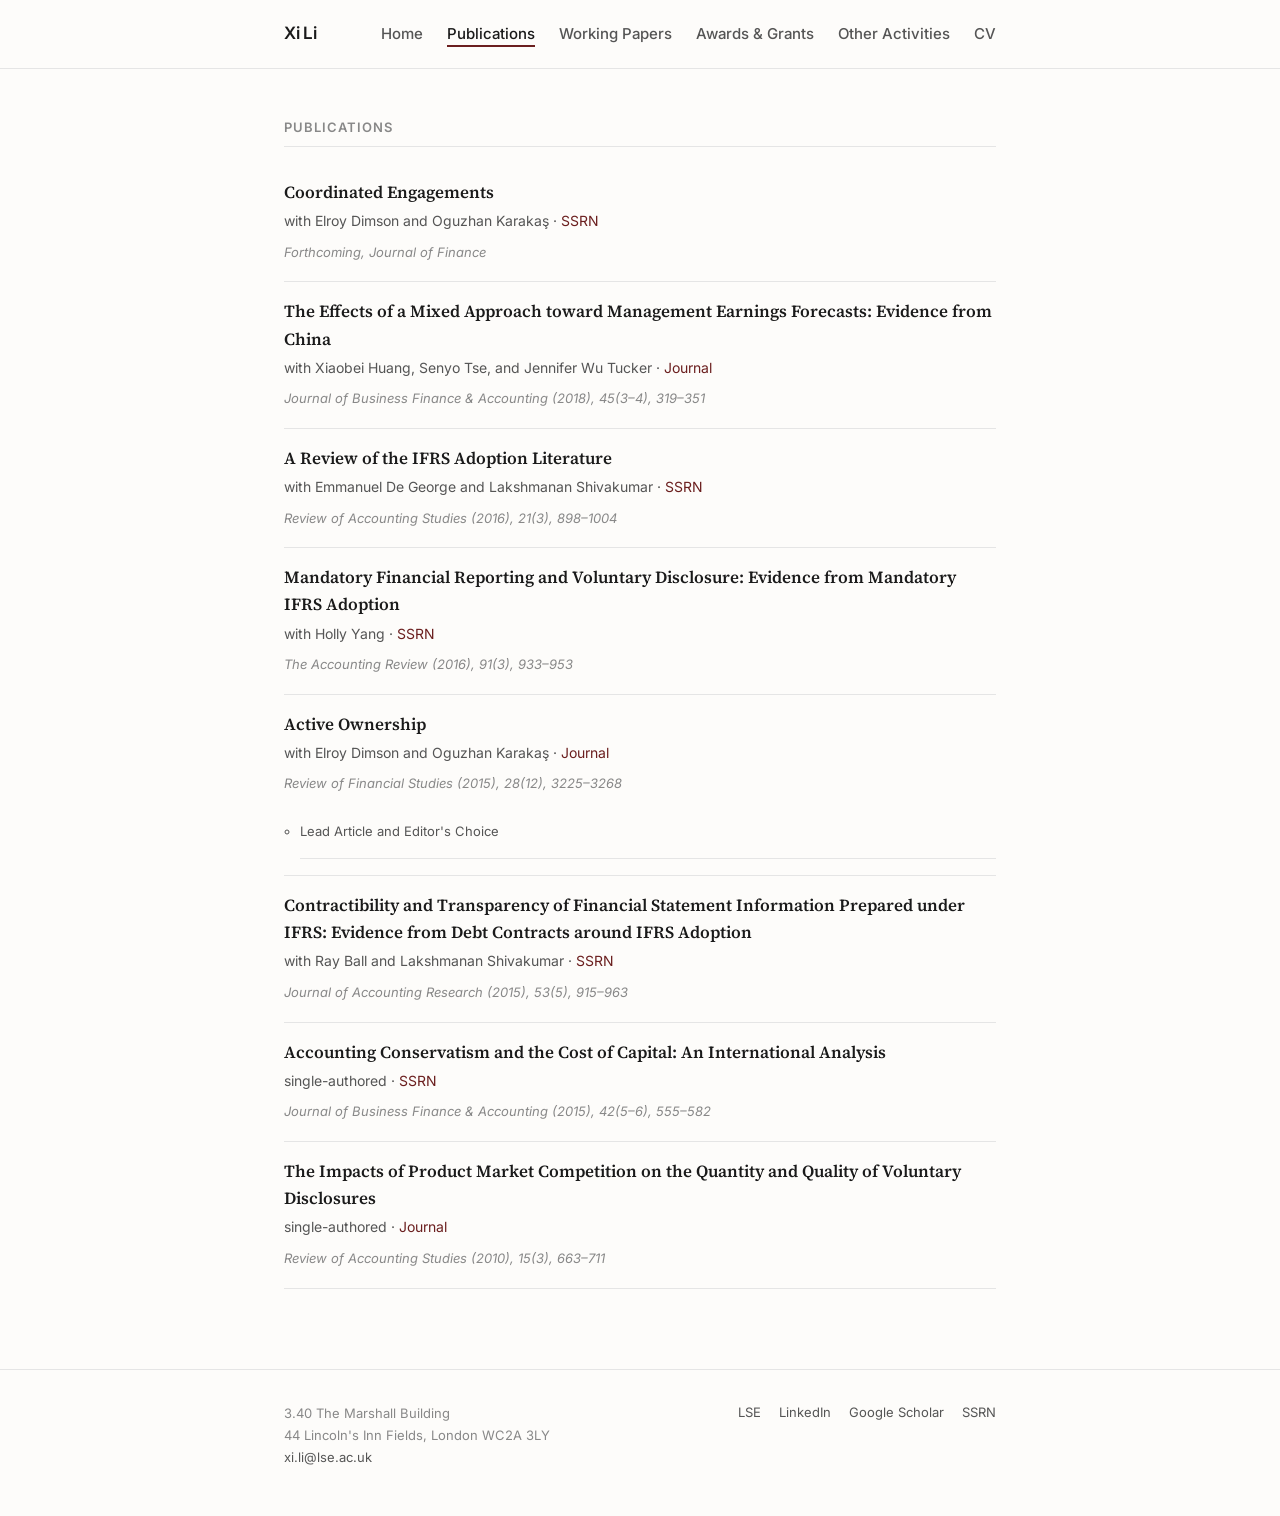
==== publications.html @ 0effff0c "Initial site" ====
<!doctype html>
<html lang="en">
<head>
<meta charset="utf-8">
<meta name="viewport" content="width=device-width, initial-scale=1">
<title>Publications — Xi Li</title>
<meta name="description" content="Peer-reviewed publications by Xi Li, Associate Professor of Accounting at LSE.">
<link rel="preconnect" href="https://fonts.googleapis.com">
<link rel="preconnect" href="https://fonts.gstatic.com" crossorigin>
<link href="https://fonts.googleapis.com/css2?family=Inter:wght@400;500;600&family=Source+Serif+4:opsz,wght@8..60,400;8..60,600;8..60,700&display=swap" rel="stylesheet">
<link rel="stylesheet" href="css/style.css">
</head>
<body>

<header class="site">
  <div class="wrap">
    <a href="index.html" class="brand">Xi Li</a>
    <nav class="primary">
      <a href="index.html">Home</a>
      <a href="publications.html" class="active">Publications</a>
      <a href="working-papers.html">Working Papers</a>
      <a href="awards.html">Awards &amp; Grants</a>
      <a href="other-activities.html">Other Activities</a>
      <a href="https://www.dropbox.com/scl/fi/eag09mhyev8l4w1ts8stu/CV-Xi-Li.pdf?rlkey=f359xc6a29ypjdeu09ueyacdv&amp;raw=1" target="_blank" rel="noopener">CV</a>
    </nav>
  </div>
</header>

<main class="wrap">

  <section class="block">
    <h2 class="section">Publications</h2>
    <ul class="pub-list">

      <li>
        <span class="pub-title">Coordinated Engagements</span>
        <span class="pub-authors">with Elroy Dimson and Oguzhan Karakaş · <a href="https://papers.ssrn.com/sol3/papers.cfm?abstract_id=3209072" target="_blank" rel="noopener">SSRN</a></span>
        <span class="pub-venue">Forthcoming, Journal of Finance</span>
      </li>

      <li>
        <span class="pub-title">The Effects of a Mixed Approach toward Management Earnings Forecasts: Evidence from China</span>
        <span class="pub-authors">with Xiaobei Huang, Senyo Tse, and Jennifer Wu Tucker · <a href="https://doi.org/10.1111/jbfa.12306" target="_blank" rel="noopener">Journal</a></span>
        <span class="pub-venue">Journal of Business Finance &amp; Accounting (2018), 45(3–4), 319–351</span>
      </li>

      <li>
        <span class="pub-title">A Review of the IFRS Adoption Literature</span>
        <span class="pub-authors">with Emmanuel De George and Lakshmanan Shivakumar · <a href="https://papers.ssrn.com/sol3/papers.cfm?abstract_id=2664475" target="_blank" rel="noopener">SSRN</a></span>
        <span class="pub-venue">Review of Accounting Studies (2016), 21(3), 898–1004</span>
      </li>

      <li>
        <span class="pub-title">Mandatory Financial Reporting and Voluntary Disclosure: Evidence from Mandatory IFRS Adoption</span>
        <span class="pub-authors">with Holly Yang · <a href="https://papers.ssrn.com/sol3/papers.cfm?abstract_id=2172014" target="_blank" rel="noopener">SSRN</a></span>
        <span class="pub-venue">The Accounting Review (2016), 91(3), 933–953</span>
      </li>

      <li>
        <span class="pub-title">Active Ownership</span>
        <span class="pub-authors">with Elroy Dimson and Oguzhan Karakaş · <a href="https://academic.oup.com/rfs/article/28/12/3225/1581590" target="_blank" rel="noopener">Journal</a></span>
        <span class="pub-venue">Review of Financial Studies (2015), 28(12), 3225–3268</span>
        <ul class="pub-honors">
          <li>Lead Article and Editor's Choice</li>
        </ul>
      </li>

      <li>
        <span class="pub-title">Contractibility and Transparency of Financial Statement Information Prepared under IFRS: Evidence from Debt Contracts around IFRS Adoption</span>
        <span class="pub-authors">with Ray Ball and Lakshmanan Shivakumar · <a href="https://papers.ssrn.com/sol3/papers.cfm?abstract_id=2278946" target="_blank" rel="noopener">SSRN</a></span>
        <span class="pub-venue">Journal of Accounting Research (2015), 53(5), 915–963</span>
      </li>

      <li>
        <span class="pub-title">Accounting Conservatism and the Cost of Capital: An International Analysis</span>
        <span class="pub-authors">single-authored · <a href="https://papers.ssrn.com/sol3/papers.cfm?abstract_id=1261971" target="_blank" rel="noopener">SSRN</a></span>
        <span class="pub-venue">Journal of Business Finance &amp; Accounting (2015), 42(5–6), 555–582</span>
      </li>

      <li>
        <span class="pub-title">The Impacts of Product Market Competition on the Quantity and Quality of Voluntary Disclosures</span>
        <span class="pub-authors">single-authored · <a href="https://doi.org/10.1007/s11142-010-9129-0" target="_blank" rel="noopener">Journal</a></span>
        <span class="pub-venue">Review of Accounting Studies (2010), 15(3), 663–711</span>
      </li>

    </ul>
  </section>

</main>

<footer class="site">
  <div class="wrap">
    <div class="contact">
      3.40 The Marshall Building<br>
      44 Lincoln's Inn Fields, London WC2A 3LY<br>
      <a href="mailto:xi.li@lse.ac.uk">xi.li@lse.ac.uk</a>
    </div>
    <div class="links">
      <a href="http://www.lse.ac.uk/accounting/people/xi-li" target="_blank" rel="noopener">LSE</a>
      <a href="https://www.linkedin.com/in/xi-li/" target="_blank" rel="noopener">LinkedIn</a>
      <a href="https://scholar.google.co.uk/citations?hl=en&amp;user=zsWf_08AAAAJ" target="_blank" rel="noopener">Google Scholar</a>
      <a href="http://papers.ssrn.com/sol3/cf_dev/AbsByAuth.cfm?per_id=740026" target="_blank" rel="noopener">SSRN</a>
    </div>
  </div>
</footer>

</body>
</html>
---- css/style.css ----
:root {
  --text: #1a1a1a;
  --text-muted: #555;
  --text-faint: #888;
  --rule: #e5e5e5;
  --accent: #6b1f1f;
  --bg: #fdfcfa;
  --bg-soft: #f5f2ec;
  --max-w: 760px;
  --serif: 'Source Serif 4', 'Source Serif Pro', Georgia, 'Times New Roman', serif;
  --sans: 'Inter', -apple-system, BlinkMacSystemFont, 'Segoe UI', system-ui, sans-serif;
}

* { box-sizing: border-box; }

html, body {
  margin: 0;
  padding: 0;
}

body {
  font-family: var(--serif);
  font-size: 18px;
  line-height: 1.6;
  color: var(--text);
  background: var(--bg);
  -webkit-font-smoothing: antialiased;
  -moz-osx-font-smoothing: grayscale;
}

.wrap {
  max-width: var(--max-w);
  margin: 0 auto;
  padding: 0 24px;
}

/* ---- Header / nav ---- */
header.site {
  border-bottom: 1px solid var(--rule);
  padding: 20px 0;
  margin-bottom: 48px;
}

header.site .wrap {
  display: flex;
  justify-content: space-between;
  align-items: baseline;
  flex-wrap: wrap;
  gap: 12px 24px;
}

.brand {
  font-family: var(--sans);
  font-weight: 600;
  font-size: 17px;
  letter-spacing: -0.01em;
  color: var(--text);
  text-decoration: none;
}

.brand:hover { color: var(--accent); }

nav.primary {
  font-family: var(--sans);
  font-size: 15px;
}

nav.primary a {
  color: var(--text-muted);
  text-decoration: none;
  margin-left: 20px;
  font-weight: 500;
}

nav.primary a:first-child { margin-left: 0; }
nav.primary a:hover { color: var(--accent); }
nav.primary a.active { color: var(--text); border-bottom: 2px solid var(--accent); padding-bottom: 2px; }

@media (max-width: 640px) {
  header.site { padding: 16px 0; margin-bottom: 32px; }
  header.site .wrap { flex-direction: column; align-items: flex-start; gap: 8px; }
  nav.primary { width: 100%; overflow-x: auto; white-space: nowrap; padding-bottom: 4px; }
  nav.primary a { margin-left: 0; margin-right: 18px; }
}

/* ---- Hero (home) ---- */
.hero {
  display: grid;
  grid-template-columns: 180px 1fr;
  gap: 32px;
  align-items: start;
  margin-bottom: 48px;
}

.hero img.headshot {
  width: 180px;
  height: auto;
  display: block;
}

.hero h1 {
  font-family: var(--sans);
  font-size: 32px;
  font-weight: 600;
  line-height: 1.15;
  letter-spacing: -0.02em;
  margin: 0 0 8px;
}

.hero .title {
  font-family: var(--sans);
  font-size: 16px;
  color: var(--text-muted);
  margin: 0 0 4px;
  font-weight: 400;
}

.hero .affil {
  font-family: var(--sans);
  font-size: 14px;
  color: var(--text-faint);
  margin: 0;
}

@media (max-width: 640px) {
  .hero { grid-template-columns: 1fr; gap: 20px; }
  .hero img.headshot { width: 140px; }
  .hero h1 { font-size: 28px; }
}

/* ---- Section blocks ---- */
section.block {
  margin-bottom: 56px;
}

h2.section {
  font-family: var(--sans);
  font-size: 13px;
  font-weight: 600;
  letter-spacing: 0.08em;
  text-transform: uppercase;
  color: var(--text-faint);
  margin: 0 0 16px;
  padding-bottom: 8px;
  border-bottom: 1px solid var(--rule);
}

p { margin: 0 0 16px; }

a { color: var(--accent); text-decoration: none; border-bottom: 1px solid transparent; }
a:hover { border-bottom-color: var(--accent); }

/* Bio paragraph styling */
.bio { font-size: 18px; }
.bio strong { font-weight: 600; }

/* ---- Featured paper card ---- */
.featured {
  background: var(--bg-soft);
  border-left: 3px solid var(--accent);
  padding: 20px 24px;
  margin-top: 8px;
}

.featured .label {
  font-family: var(--sans);
  font-size: 11px;
  font-weight: 600;
  letter-spacing: 0.1em;
  text-transform: uppercase;
  color: var(--accent);
  margin-bottom: 8px;
}

.featured .paper-title {
  font-family: var(--serif);
  font-size: 22px;
  font-weight: 600;
  line-height: 1.3;
  margin: 0 0 6px;
}

.featured .paper-meta {
  font-family: var(--sans);
  font-size: 14px;
  color: var(--text-muted);
  margin-bottom: 12px;
}

.featured .paper-venue {
  font-family: var(--sans);
  font-size: 13px;
  color: var(--text-faint);
  font-style: italic;
}

.featured ul.honors {
  margin: 12px 0 0;
  padding-left: 18px;
  font-family: var(--sans);
  font-size: 13px;
  color: var(--text-muted);
}

.featured ul.honors li { margin-bottom: 2px; }

/* ---- Publication / paper lists ---- */
ol.pub-list, ul.pub-list {
  list-style: none;
  padding: 0;
  margin: 0;
  counter-reset: item;
}

ol.pub-list li, ul.pub-list li {
  padding: 16px 0;
  border-bottom: 1px solid var(--rule);
  position: relative;
  counter-increment: item;
}

ol.pub-list li::before {
  content: counter(item) ".";
  position: absolute;
  left: -32px;
  top: 16px;
  font-family: var(--sans);
  font-size: 13px;
  color: var(--text-faint);
  font-weight: 500;
}

@media (max-width: 640px) {
  ol.pub-list li::before { display: none; }
}

ol.pub-list { padding-left: 32px; }
@media (max-width: 640px) { ol.pub-list { padding-left: 0; } }

.pub-title {
  font-weight: 600;
  font-size: 17px;
  display: block;
  margin-bottom: 4px;
}

.pub-authors {
  font-family: var(--sans);
  font-size: 14px;
  color: var(--text-muted);
  display: block;
  margin-bottom: 4px;
}

.pub-venue {
  font-family: var(--sans);
  font-size: 13px;
  color: var(--text-faint);
  font-style: italic;
}

.pub-honors {
  margin: 8px 0 0;
  padding-left: 16px;
  font-family: var(--sans);
  font-size: 13px;
  color: var(--text-muted);
}

.pub-honors li { padding: 2px 0; border: none; }
.pub-honors li::before { display: none; }

/* ---- Quick links row ---- */
.quick-links {
  display: flex;
  flex-wrap: wrap;
  gap: 8px 16px;
  font-family: var(--sans);
  font-size: 14px;
  margin-top: 12px;
}

.quick-links a {
  display: inline-flex;
  align-items: center;
  padding: 6px 12px;
  border: 1px solid var(--rule);
  border-radius: 4px;
  color: var(--text-muted);
  background: #fff;
}

.quick-links a:hover {
  border-color: var(--accent);
  color: var(--accent);
}

/* ---- Affiliations grid (home) ---- */
.affil-grid {
  font-family: var(--sans);
  font-size: 14px;
  color: var(--text-muted);
}

.affil-grid li {
  list-style: none;
  padding: 6px 0;
  border-bottom: 1px dotted var(--rule);
}

.affil-grid ul { padding: 0; margin: 0; }
.affil-grid li:last-child { border-bottom: none; }
.affil-grid .role { color: var(--text); font-weight: 500; }
.affil-grid .org { color: var(--text-muted); }

/* ---- Teaching ---- */
.teach-block { margin-bottom: 28px; }
.teach-block h3 {
  font-family: var(--sans);
  font-size: 16px;
  font-weight: 600;
  margin: 0 0 8px;
}
.teach-block ul {
  list-style: none;
  padding: 0;
  margin: 0;
  font-family: var(--sans);
  font-size: 14px;
}
.teach-block li {
  padding: 6px 0;
  border-bottom: 1px dotted var(--rule);
  color: var(--text-muted);
}
.teach-block li:last-child { border-bottom: none; }
.teach-block .course { color: var(--text); font-weight: 500; }
.teach-block .when { color: var(--text-faint); font-size: 13px; }

/* ---- Awards list ---- */
ul.awards {
  list-style: none;
  padding: 0;
  margin: 0;
  font-family: var(--sans);
  font-size: 15px;
}

ul.awards li {
  padding: 10px 0;
  border-bottom: 1px solid var(--rule);
  display: flex;
  gap: 16px;
}

ul.awards .year {
  color: var(--text-faint);
  font-size: 13px;
  min-width: 80px;
  flex-shrink: 0;
  padding-top: 2px;
  font-variant-numeric: tabular-nums;
}

ul.awards .what {
  color: var(--text);
}

/* ---- Footer ---- */
footer.site {
  border-top: 1px solid var(--rule);
  margin-top: 80px;
  padding: 32px 0 48px;
  font-family: var(--sans);
  font-size: 13px;
  color: var(--text-faint);
}

footer.site .wrap {
  display: flex;
  justify-content: space-between;
  flex-wrap: wrap;
  gap: 16px;
}

footer.site a {
  color: var(--text-muted);
  border-bottom: none;
}

footer.site a:hover { color: var(--accent); }

footer.site .contact { line-height: 1.7; }
footer.site .links a { margin-left: 14px; }
footer.site .links a:first-child { margin-left: 0; }

@media (max-width: 640px) {
  footer.site .wrap { flex-direction: column; }
  footer.site .links a { margin-left: 0; margin-right: 14px; }
}
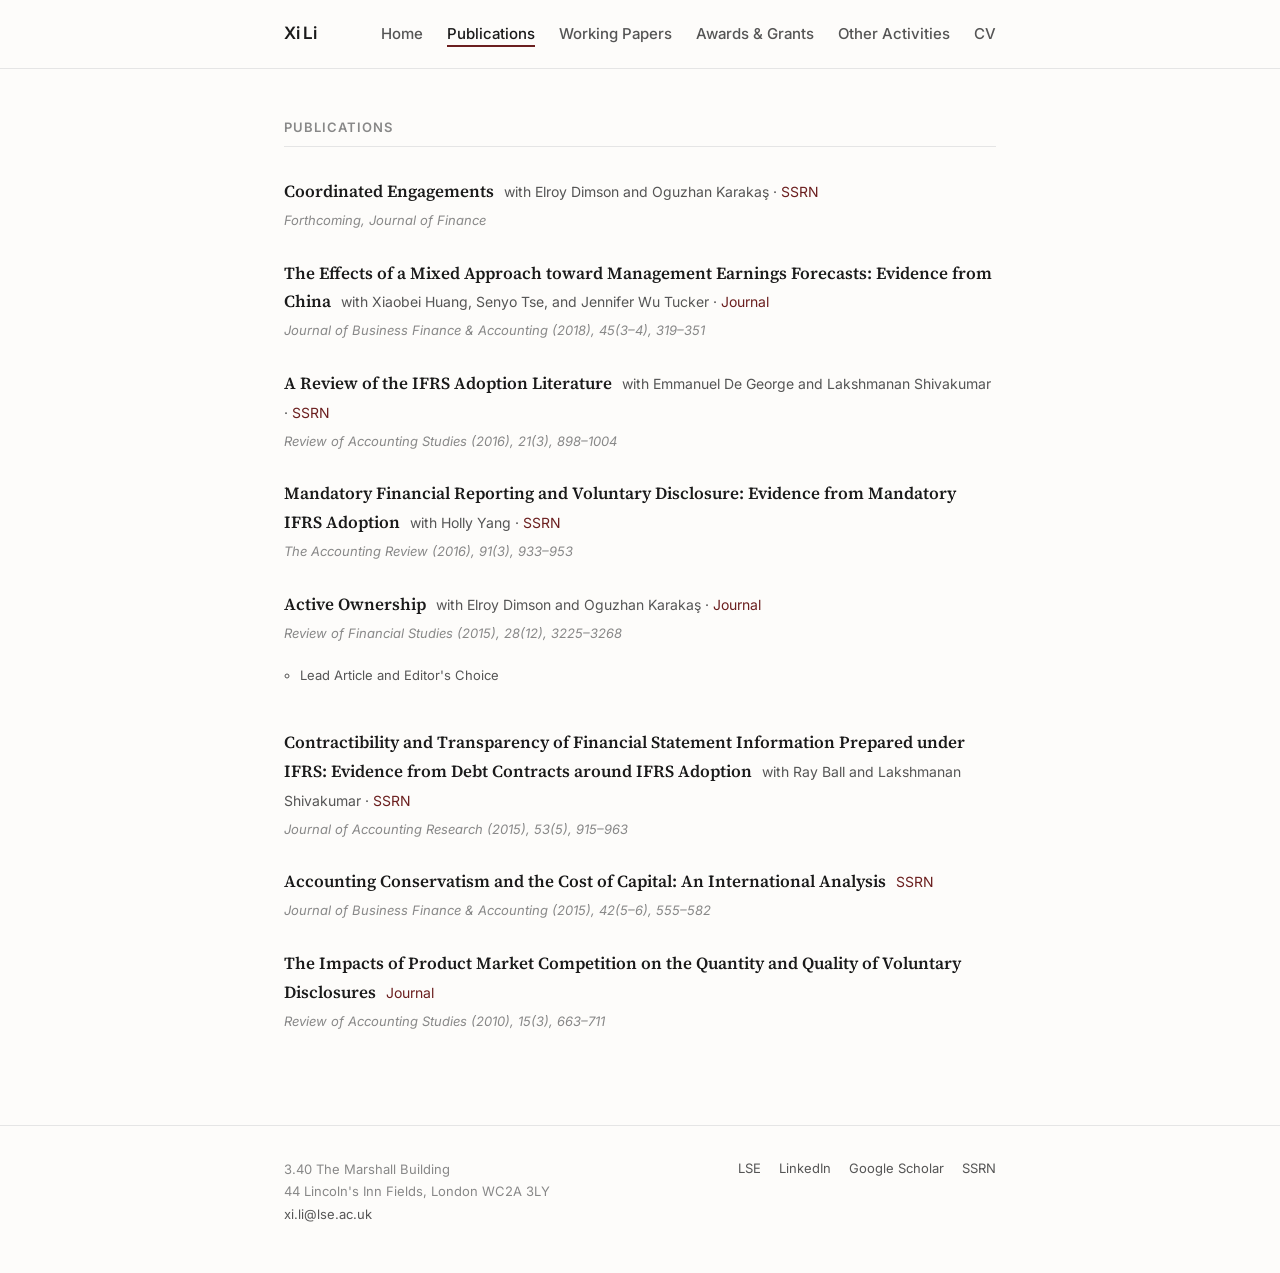
==== commit 48737975: "Inline title+authors, drop interior dividers, expand Other Activities" ====
--- a/publications.html
+++ b/publications.html
@@ -73,13 +73,13 @@
 
       <li>
         <span class="pub-title">Accounting Conservatism and the Cost of Capital: An International Analysis</span>
-        <span class="pub-authors">single-authored · <a href="https://papers.ssrn.com/sol3/papers.cfm?abstract_id=1261971" target="_blank" rel="noopener">SSRN</a></span>
+        <span class="pub-authors"><a href="https://papers.ssrn.com/sol3/papers.cfm?abstract_id=1261971" target="_blank" rel="noopener">SSRN</a></span>
         <span class="pub-venue">Journal of Business Finance &amp; Accounting (2015), 42(5–6), 555–582</span>
       </li>
 
       <li>
         <span class="pub-title">The Impacts of Product Market Competition on the Quantity and Quality of Voluntary Disclosures</span>
-        <span class="pub-authors">single-authored · <a href="https://doi.org/10.1007/s11142-010-9129-0" target="_blank" rel="noopener">Journal</a></span>
+        <span class="pub-authors"><a href="https://doi.org/10.1007/s11142-010-9129-0" target="_blank" rel="noopener">Journal</a></span>
         <span class="pub-venue">Review of Accounting Studies (2010), 15(3), 663–711</span>
       </li>
 
--- a/css/style.css
+++ b/css/style.css
@@ -213,8 +213,7 @@
 }
 
 ol.pub-list li, ul.pub-list li {
-  padding: 16px 0;
-  border-bottom: 1px solid var(--rule);
+  padding: 14px 0;
   position: relative;
   counter-increment: item;
 }
@@ -240,23 +239,22 @@
 .pub-title {
   font-weight: 600;
   font-size: 17px;
+  margin-right: 6px;
+}
+
+.pub-authors {
+  font-family: var(--sans);
+  font-size: 14px;
+  color: var(--text-muted);
+}
+
+.pub-venue {
+  font-family: var(--sans);
+  font-size: 13px;
+  color: var(--text-faint);
+  font-style: italic;
   display: block;
-  margin-bottom: 4px;
-}
-
-.pub-authors {
-  font-family: var(--sans);
-  font-size: 14px;
-  color: var(--text-muted);
-  display: block;
-  margin-bottom: 4px;
-}
-
-.pub-venue {
-  font-family: var(--sans);
-  font-size: 13px;
-  color: var(--text-faint);
-  font-style: italic;
+  margin-top: 4px;
 }
 
 .pub-honors {
